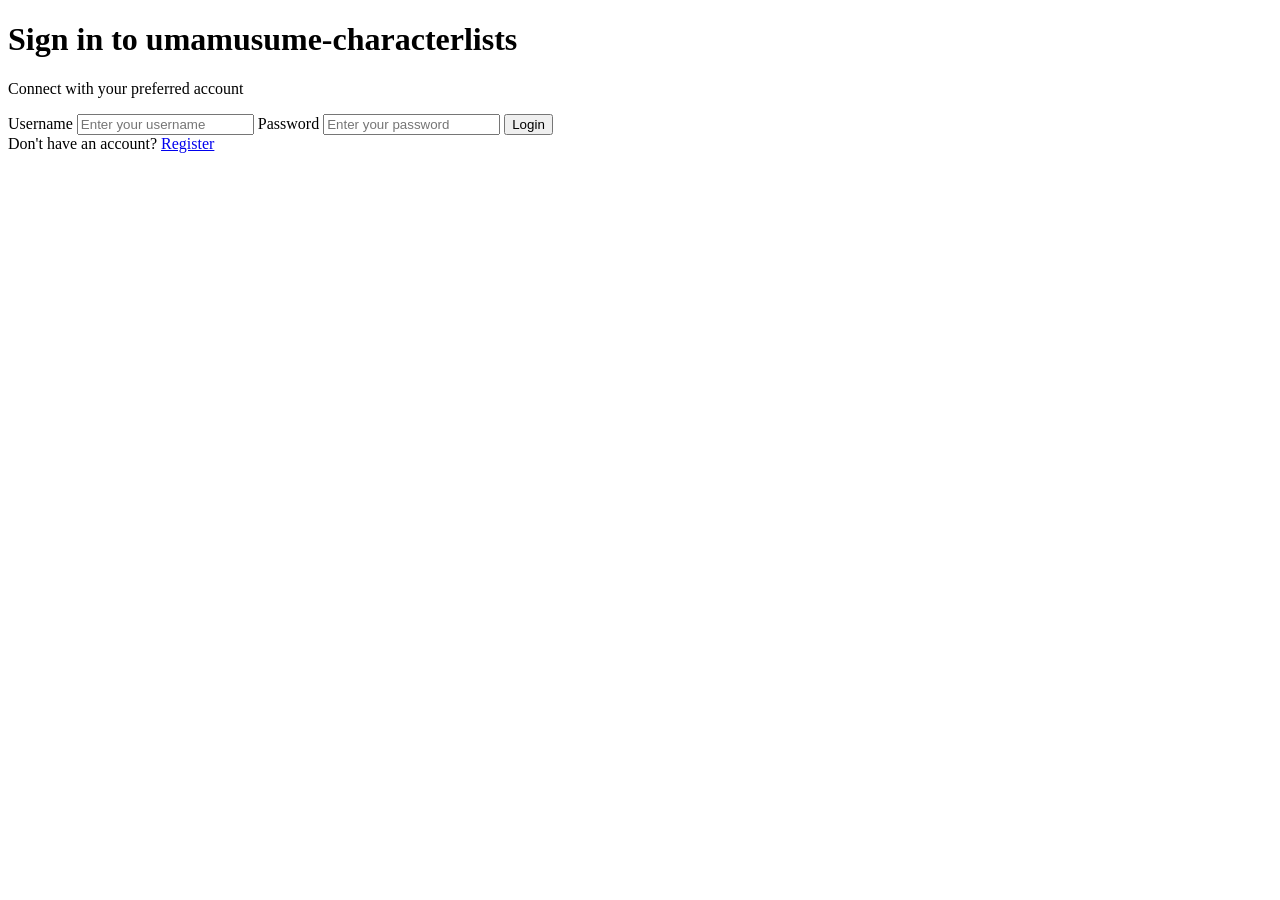
==== Webpages/login.html @ 2a7c7d27 "sửa lỗi,thêm code css cho trang login và register,thêm title cho trang index.html" ====
<!DOCTYPE html>
<html lang="vi">
<head>
    <meta charset="UTF-8">
    <meta name="viewport" content="width=device-width, initial-scale=1.0">
    <title>Umamusume-characterlists - Login</title>
    <link rel="stylesheet" href="CSS/login-register.css">
</head>
<body>
    <div class="container">
        <h1>Sign in to umamusume-characterlists</h1>
        <p>Connect with your preferred account</p>
        <form action="#" method="POST">
            <label for="username">Username</label>
            <input type="text" id="username" name="username" placeholder="Enter your username" required>
            <label for="password">Password</label>
            <input type="password" id="password" name="password" placeholder="Enter your password" required>
            <button type="submit">Login</button>
        </form>
        <div class="switch">
            Don't have an account?
            <a href="register.html">Register</a>
        </div>
    </div>
</body>
</html>
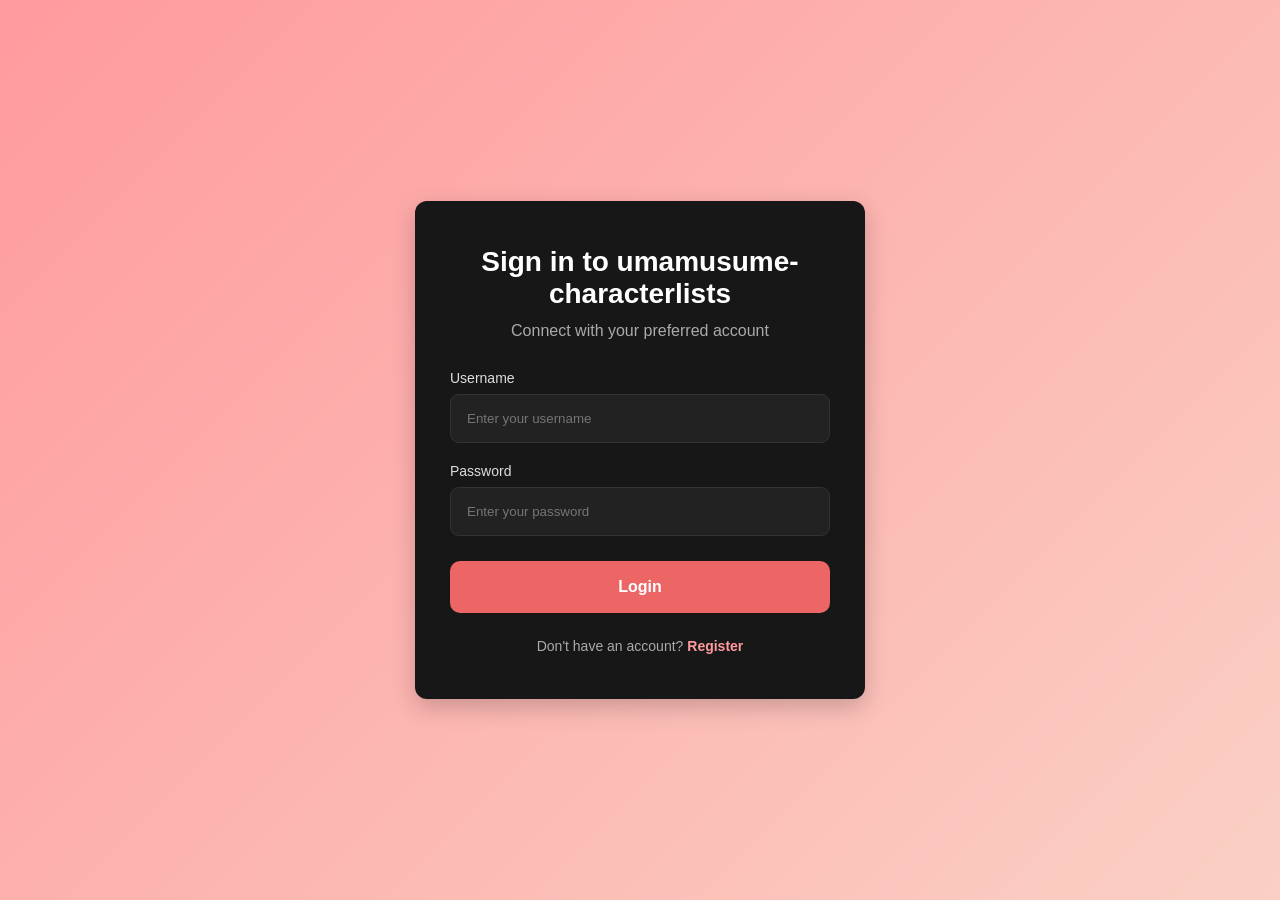
==== commit 845d6a9a: "add JS,fix html and rename css" ====
--- a/Webpages/login.html
+++ b/Webpages/login.html
@@ -4,7 +4,7 @@
     <meta charset="UTF-8">
     <meta name="viewport" content="width=device-width, initial-scale=1.0">
     <title>Umamusume-characterlists - Login</title>
-    <link rel="stylesheet" href="CSS/login-register.css">
+    <link rel="stylesheet" href="/CSS/login-register.css">
 </head>
 <body>
     <div class="container">
@@ -22,5 +22,6 @@
             <a href="register.html">Register</a>
         </div>
     </div>
+    <script src="./Javascript/login.js"></script>
 </body>
 </html>
--- a/CSS/login-register.css
+++ b/CSS/login-register.css
@@ -0,0 +1,94 @@
+* {
+  margin: 0;
+  padding: 0;
+  box-sizing: border-box;
+}
+
+body {
+  background: linear-gradient(135deg, #ff9a9e 0%, #fad0c4 100%);
+  color: white;
+  font-family: Arial, sans-serif;
+  display: flex;
+  justify-content: center;
+  align-items: center;
+  min-height: 100vh;
+  padding: 20px;
+}
+
+.container {
+  width: 100%;
+  max-width: 450px;
+  background: #171717;
+  padding: 45px 35px;
+  border-radius: 12px;
+  text-align: center;
+  box-shadow: 0 8px 25px rgba(0, 0, 0, 0.2);
+}
+
+h1 {
+  font-size: 28px;
+  margin-bottom: 12px;
+}
+
+p {
+  color: #aaa;
+  margin-bottom: 30px;
+}
+
+label {
+  display: block;
+  text-align: left;
+  margin-bottom: 8px;
+  color: #ddd;
+  font-size: 14px;
+}
+
+input {
+  width: 100%;
+  padding: 16px;
+  margin-bottom: 20px;
+  background: #222;
+  border: 1px solid #333;
+  border-radius: 9px;
+  color: white;
+  outline: none;
+}
+
+input:focus {
+  border-color: #ff9a9e;
+}
+
+button {
+  width: 100%;
+  padding: 17px;
+  margin-top: 5px;
+  border: none;
+  border-radius: 10px;
+  font-size: 16px;
+  font-weight: bold;
+  cursor: pointer;
+  background: #ed6666;
+  color: white;
+  transition: 0.3s;
+}
+
+button:hover {
+  background: #ff8585;
+  transform: translateY(-2px);
+}
+
+.switch {
+  margin-top: 25px;
+  color: #aaa;
+  font-size: 14px;
+}
+
+a {
+  color: #ff9a9e;
+  text-decoration: none;
+  font-weight: bold;
+}
+
+a:hover {
+  text-decoration: underline;
+}
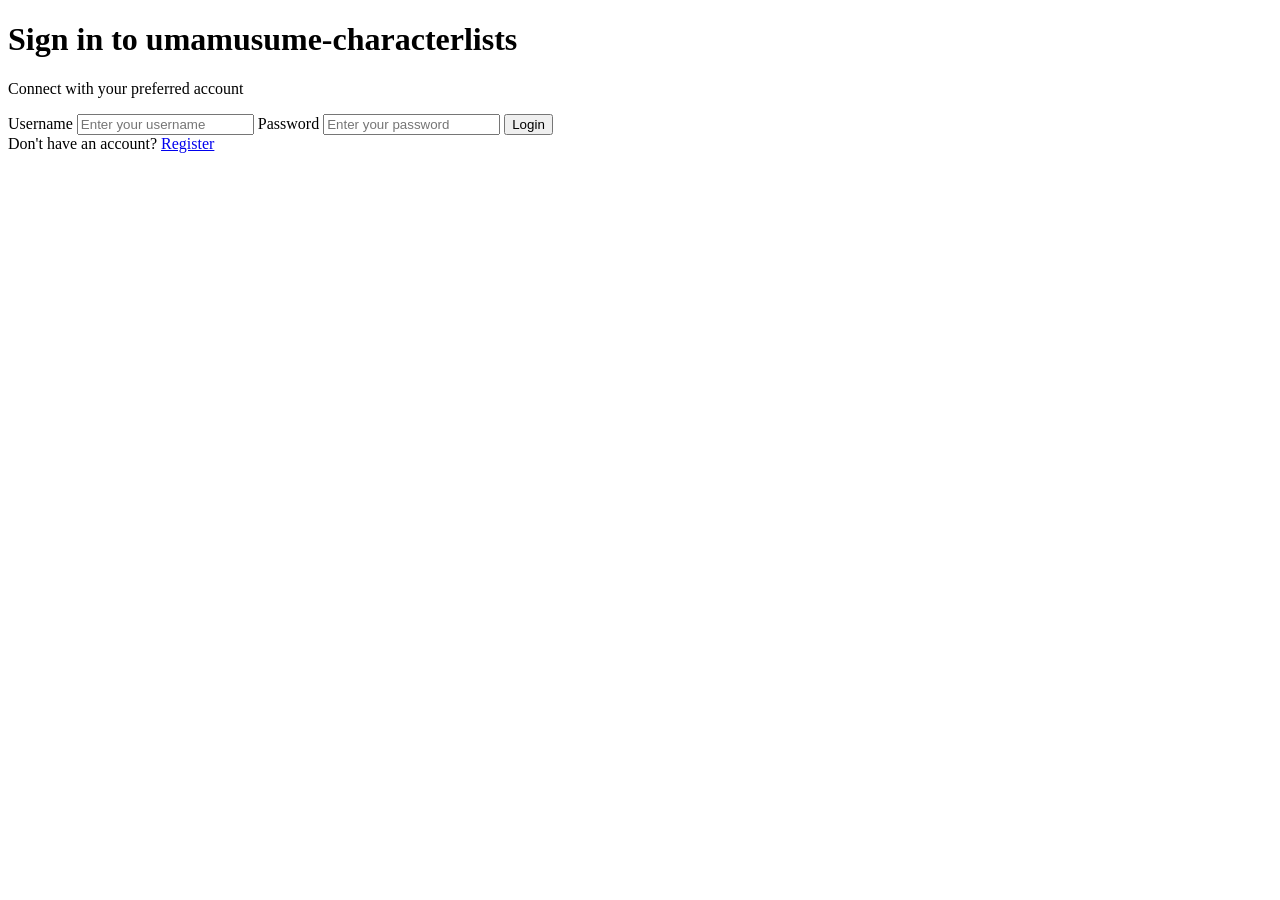
==== commit 70cadb51: "add and fix" ====
--- a/Webpages/login.html
+++ b/Webpages/login.html
@@ -4,7 +4,7 @@
     <meta charset="UTF-8">
     <meta name="viewport" content="width=device-width, initial-scale=1.0">
     <title>Umamusume-characterlists - Login</title>
-    <link rel="stylesheet" href="/CSS/login-register.css">
+    <link rel="stylesheet" href="/css/login-register.css">
 </head>
 <body>
     <div class="container">
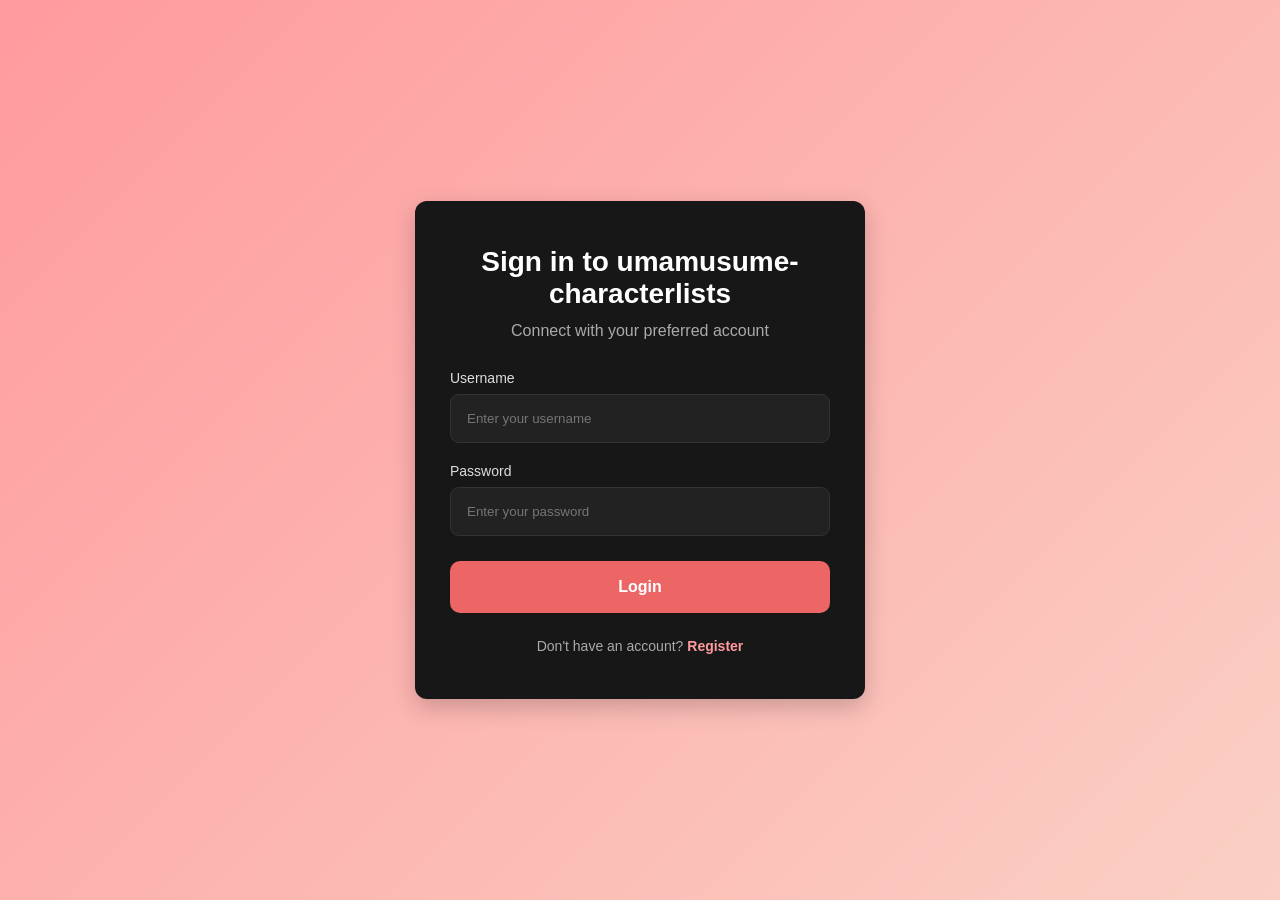
==== commit 650a48bf: "fix: correct CSS file path casing in login, register, and index pages" ====
--- a/Webpages/login.html
+++ b/Webpages/login.html
@@ -4,7 +4,7 @@
     <meta charset="UTF-8">
     <meta name="viewport" content="width=device-width, initial-scale=1.0">
     <title>Umamusume-characterlists - Login</title>
-    <link rel="stylesheet" href="/css/login-register.css">
+    <link rel="stylesheet" href="/CSS/login-register.css">
 </head>
 <body>
     <div class="container">
--- a/CSS/login-register.css
+++ b/CSS/login-register.css
@@ -0,0 +1,94 @@
+* {
+  margin: 0;
+  padding: 0;
+  box-sizing: border-box;
+}
+
+body {
+  background: linear-gradient(135deg, #ff9a9e 0%, #fad0c4 100%);
+  color: white;
+  font-family: Arial, sans-serif;
+  display: flex;
+  justify-content: center;
+  align-items: center;
+  min-height: 100vh;
+  padding: 20px;
+}
+
+.container {
+  width: 100%;
+  max-width: 450px;
+  background: #171717;
+  padding: 45px 35px;
+  border-radius: 12px;
+  text-align: center;
+  box-shadow: 0 8px 25px rgba(0, 0, 0, 0.2);
+}
+
+h1 {
+  font-size: 28px;
+  margin-bottom: 12px;
+}
+
+p {
+  color: #aaa;
+  margin-bottom: 30px;
+}
+
+label {
+  display: block;
+  text-align: left;
+  margin-bottom: 8px;
+  color: #ddd;
+  font-size: 14px;
+}
+
+input {
+  width: 100%;
+  padding: 16px;
+  margin-bottom: 20px;
+  background: #222;
+  border: 1px solid #333;
+  border-radius: 9px;
+  color: white;
+  outline: none;
+}
+
+input:focus {
+  border-color: #ff9a9e;
+}
+
+button {
+  width: 100%;
+  padding: 17px;
+  margin-top: 5px;
+  border: none;
+  border-radius: 10px;
+  font-size: 16px;
+  font-weight: bold;
+  cursor: pointer;
+  background: #ed6666;
+  color: white;
+  transition: 0.3s;
+}
+
+button:hover {
+  background: #ff8585;
+  transform: translateY(-2px);
+}
+
+.switch {
+  margin-top: 25px;
+  color: #aaa;
+  font-size: 14px;
+}
+
+a {
+  color: #ff9a9e;
+  text-decoration: none;
+  font-weight: bold;
+}
+
+a:hover {
+  text-decoration: underline;
+}
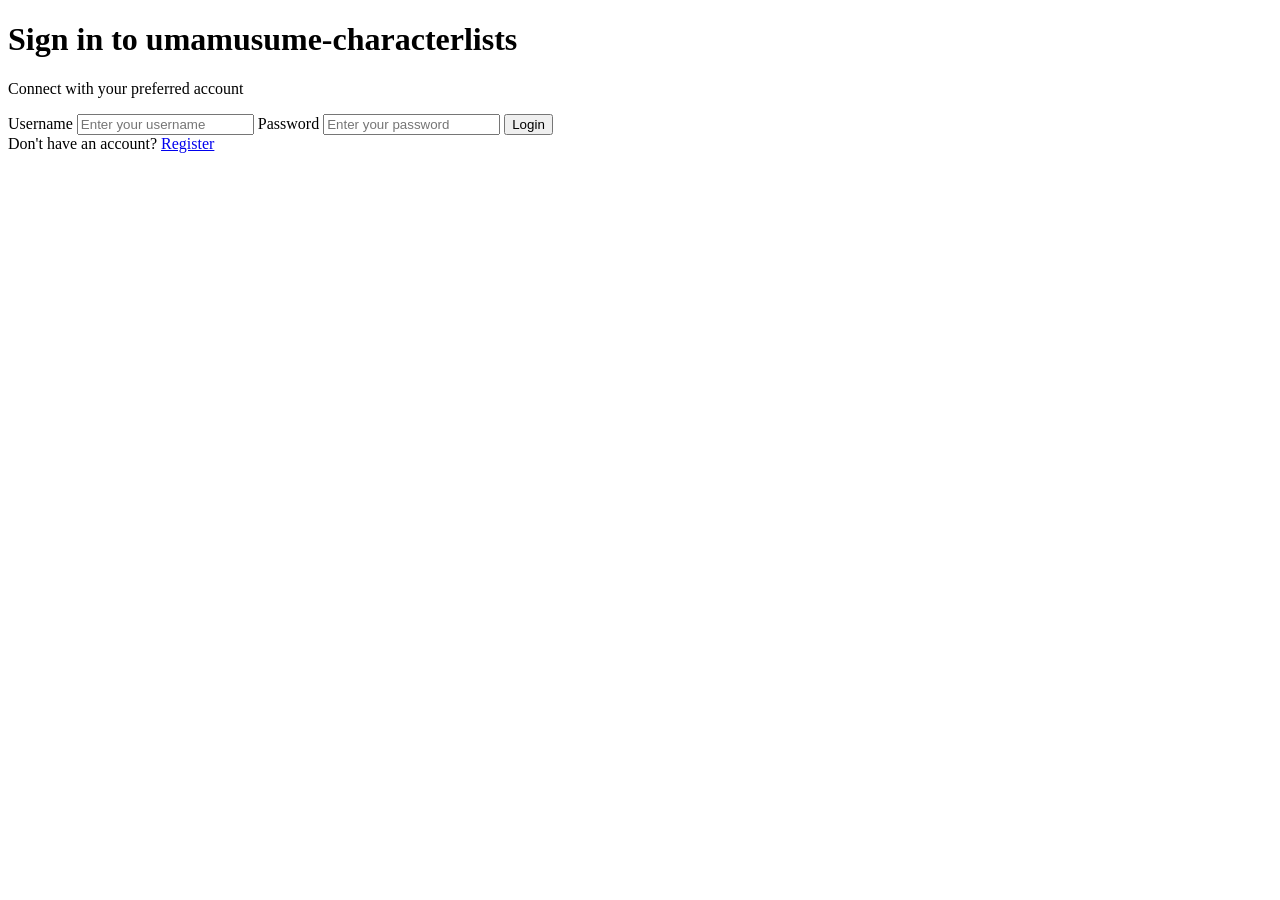
==== commit 08c7583b: "fix: update CSS file paths to use relative paths in login, register, and index pages" ====
--- a/Webpages/login.html
+++ b/Webpages/login.html
@@ -4,7 +4,7 @@
     <meta charset="UTF-8">
     <meta name="viewport" content="width=device-width, initial-scale=1.0">
     <title>Umamusume-characterlists - Login</title>
-    <link rel="stylesheet" href="/CSS/login-register.css">
+    <link rel="stylesheet" href="./CSS/login-register.css">
 </head>
 <body>
     <div class="container">
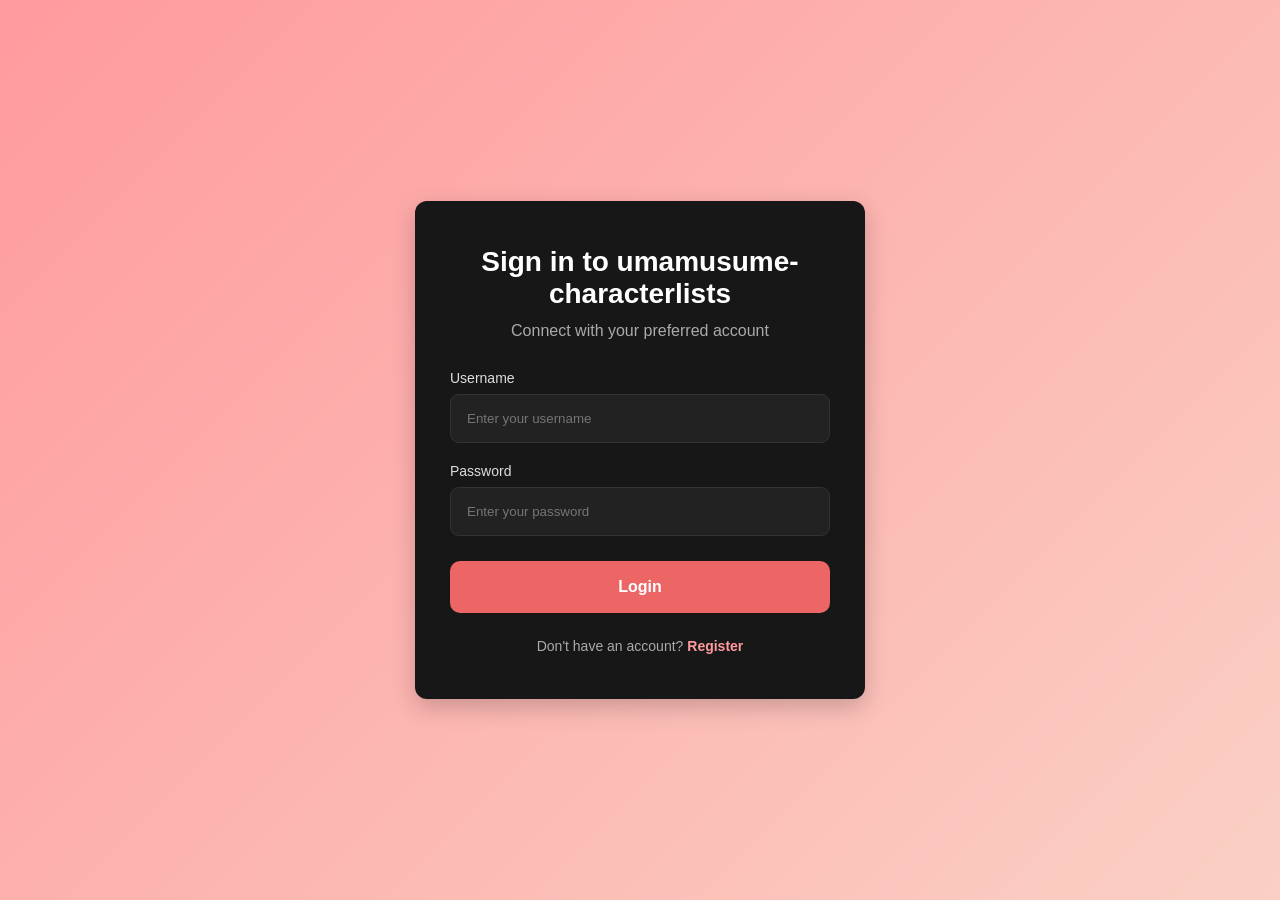
==== commit 05432fed: "fix: update file paths for navigation and styles in HTML and JS files" ====
--- a/Webpages/login.html
+++ b/Webpages/login.html
@@ -4,7 +4,7 @@
     <meta charset="UTF-8">
     <meta name="viewport" content="width=device-width, initial-scale=1.0">
     <title>Umamusume-characterlists - Login</title>
-    <link rel="stylesheet" href="./CSS/login-register.css">
+    <link rel="stylesheet" href="/CSS/login-register.css">
 </head>
 <body>
     <div class="container">
@@ -19,9 +19,9 @@
         </form>
         <div class="switch">
             Don't have an account?
-            <a href="register.html">Register</a>
+            <a href="/Webpages/register.html">Register</a>
         </div>
     </div>
-    <script src="./Javascript/login.js"></script>
+    <script src="/Javascript/login.js"></script>
 </body>
 </html>
--- a/CSS/login-register.css
+++ b/CSS/login-register.css
@@ -0,0 +1,94 @@
+* {
+  margin: 0;
+  padding: 0;
+  box-sizing: border-box;
+}
+
+body {
+  background: linear-gradient(135deg, #ff9a9e 0%, #fad0c4 100%);
+  color: white;
+  font-family: Arial, sans-serif;
+  display: flex;
+  justify-content: center;
+  align-items: center;
+  min-height: 100vh;
+  padding: 20px;
+}
+
+.container {
+  width: 100%;
+  max-width: 450px;
+  background: #171717;
+  padding: 45px 35px;
+  border-radius: 12px;
+  text-align: center;
+  box-shadow: 0 8px 25px rgba(0, 0, 0, 0.2);
+}
+
+h1 {
+  font-size: 28px;
+  margin-bottom: 12px;
+}
+
+p {
+  color: #aaa;
+  margin-bottom: 30px;
+}
+
+label {
+  display: block;
+  text-align: left;
+  margin-bottom: 8px;
+  color: #ddd;
+  font-size: 14px;
+}
+
+input {
+  width: 100%;
+  padding: 16px;
+  margin-bottom: 20px;
+  background: #222;
+  border: 1px solid #333;
+  border-radius: 9px;
+  color: white;
+  outline: none;
+}
+
+input:focus {
+  border-color: #ff9a9e;
+}
+
+button {
+  width: 100%;
+  padding: 17px;
+  margin-top: 5px;
+  border: none;
+  border-radius: 10px;
+  font-size: 16px;
+  font-weight: bold;
+  cursor: pointer;
+  background: #ed6666;
+  color: white;
+  transition: 0.3s;
+}
+
+button:hover {
+  background: #ff8585;
+  transform: translateY(-2px);
+}
+
+.switch {
+  margin-top: 25px;
+  color: #aaa;
+  font-size: 14px;
+}
+
+a {
+  color: #ff9a9e;
+  text-decoration: none;
+  font-weight: bold;
+}
+
+a:hover {
+  text-decoration: underline;
+}
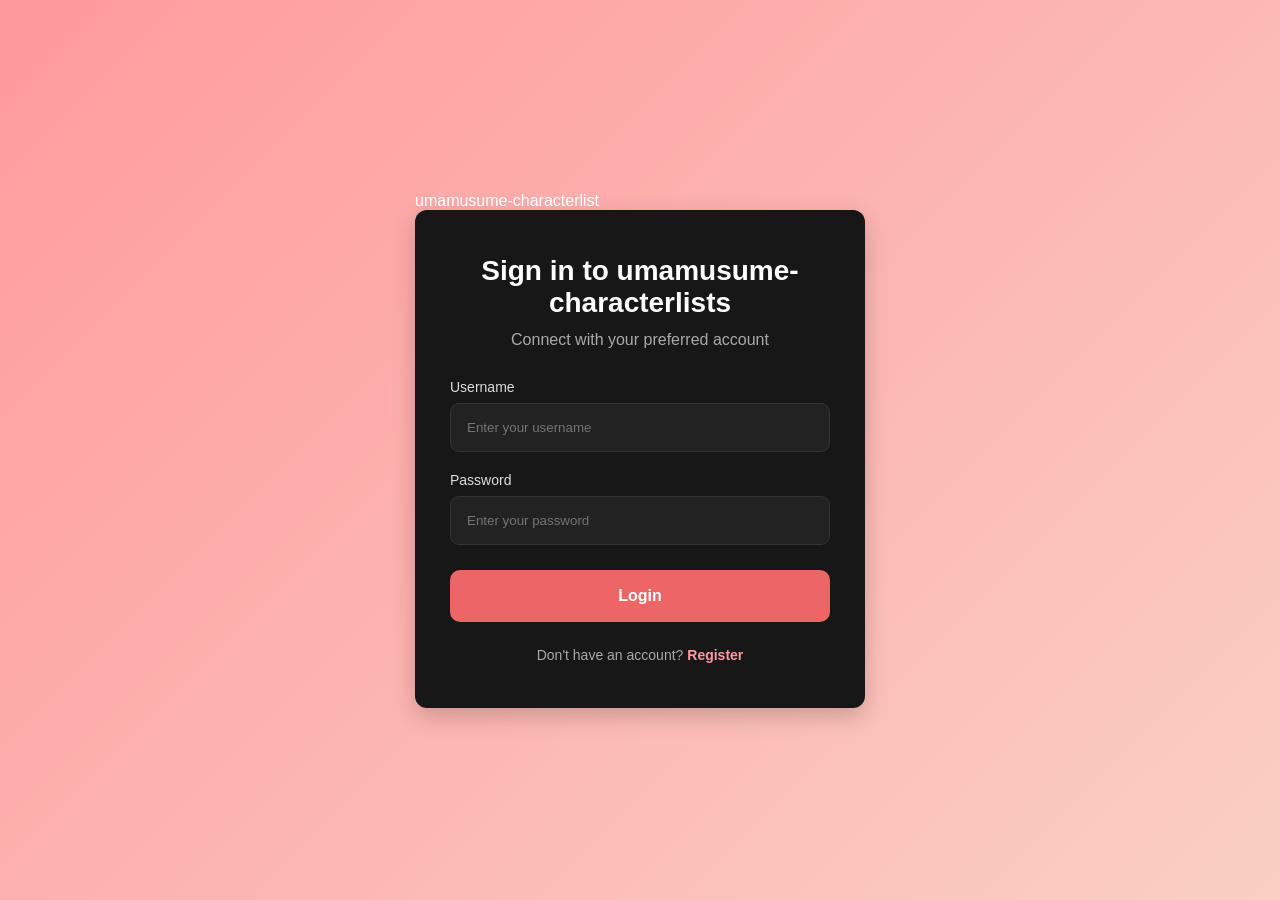
==== commit b3ca9c1d: "feat: add character list page and implement character loading functionality" ====
--- a/Webpages/login.html
+++ b/Webpages/login.html
@@ -7,6 +7,8 @@
     <link rel="stylesheet" href="/CSS/login-register.css">
 </head>
 <body>
+    <header class="header">
+        <div class="logo">umamusume-characterlist</div>
     <div class="container">
         <h1>Sign in to umamusume-characterlists</h1>
         <p>Connect with your preferred account</p>
